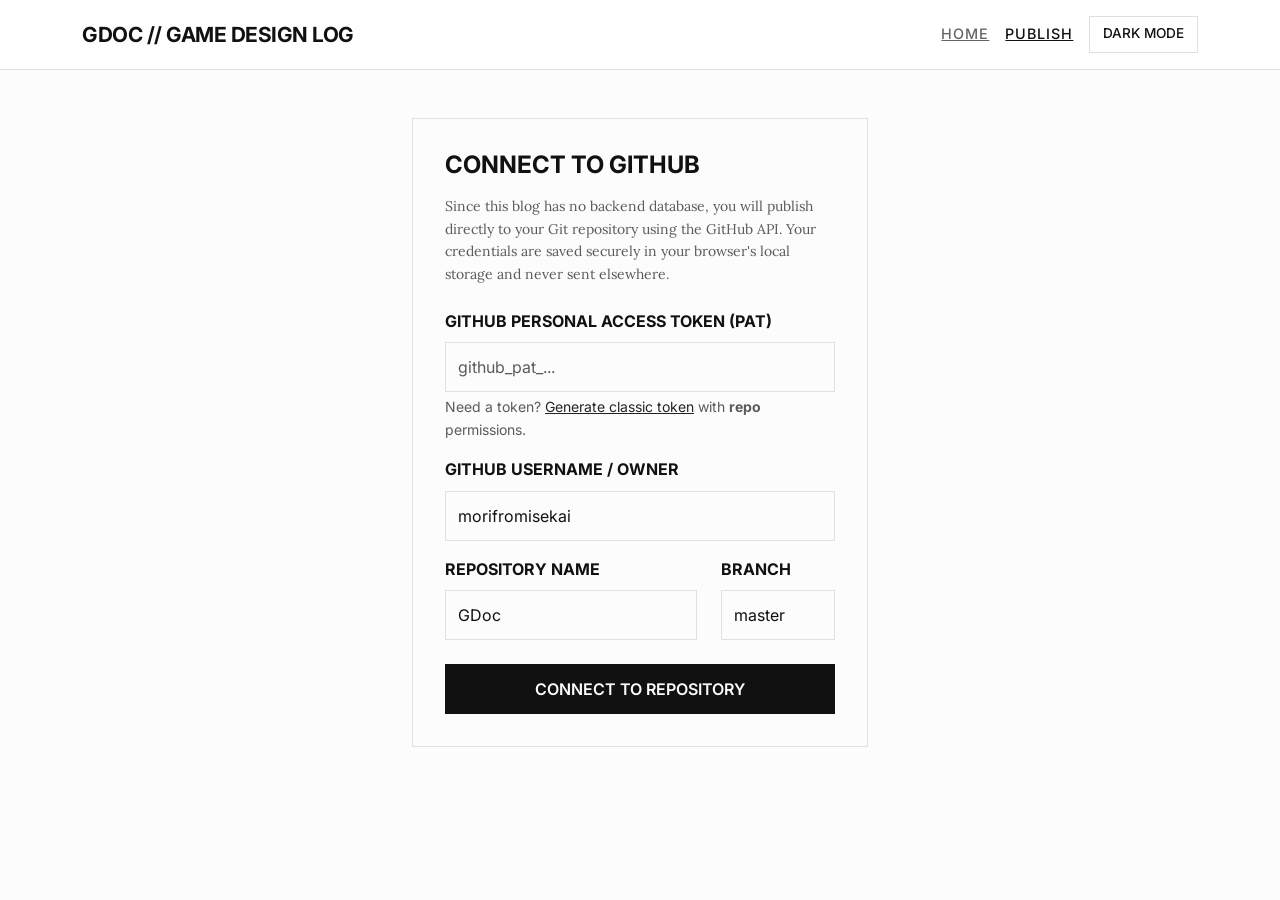
==== blogger.html @ 67e631ee "feat: add blogger admin panel with GitHub API commits, Quill visual editor, and Cropper image workfl" ====
<!DOCTYPE html>
<html lang="en">
<head>
    <meta charset="UTF-8">
    <meta name="viewport" content="width=device-width, initial-scale=1.0">
    <title>Publisher Dashboard - Game Design Blog</title>
    <!-- Bootstrap 5 CSS -->
    <link href="https://cdn.jsdelivr.net/npm/bootstrap@5.3.3/dist/css/bootstrap.min.css" rel="stylesheet">
    <!-- Quill.js Editor CSS -->
    <link href="https://cdn.jsdelivr.net/npm/quill@2.0.2/dist/quill.snow.css" rel="stylesheet">
    <!-- Cropper.js CSS -->
    <link href="https://cdn.jsdelivr.net/npm/cropperjs@1.6.2/dist/cropper.min.css" rel="stylesheet">
    <!-- Custom CSS -->
    <link rel="stylesheet" href="style.css">
    <style>
        /* Specific adjustments for cropper and editor in dashboard */
        .preview-box {
            overflow: hidden;
            width: 100%;
            height: 300px;
            background-color: #f7f7f7;
            border: 1px solid var(--border-color);
        }
        .cropper-view-box, .cropper-face {
            border-radius: 0px;
        }
    </style>
</head>
<body>

    <!-- Responsive Navbar -->
    <nav class="navbar navbar-expand-lg navbar-minimal">
        <div class="container">
            <a class="navbar-brand-minimal" href="index.html" id="nav-brand-logo">GDOC // GAME DESIGN LOG</a>
            <button class="navbar-toggler border-0" type="button" data-bs-toggle="collapse" data-bs-target="#navbarNav" aria-controls="navbarNav" aria-expanded="false" aria-label="Toggle navigation">
                <span class="navbar-toggler-icon"></span>
            </button>
            <div class="collapse navbar-collapse justify-content-end" id="navbarNav">
                <ul class="navbar-nav align-items-center gap-3 mt-3 mt-lg-0">
                    <li class="nav-item">
                        <a class="nav-link-minimal" href="index.html" id="nav-link-home">Home</a>
                    </li>
                    <li class="nav-item">
                        <a class="nav-link-minimal active" href="blogger.html" id="nav-link-blogger">Publish</a>
                    </li>
                    <li class="nav-item">
                        <button class="btn-toggle-theme" id="theme-toggle-btn" aria-label="Toggle theme">DARK MODE</button>
                    </li>
                </ul>
            </div>
        </div>
    </nav>

    <!-- Main Container -->
    <main class="container my-5" style="max-width: 960px;">

        <!-- 1. CONNECTION SCREEN (AUTH) -->
        <section id="connection-screen" class="row">
            <div class="col-md-8 col-lg-6 mx-auto">
                <div class="admin-card">
                    <h2 class="h4 fw-bold mb-3">CONNECT TO GITHUB</h2>
                    <p class="text-muted font-serif mb-4 small">
                        Since this blog has no backend database, you will publish directly to your Git repository using the GitHub API. Your credentials are saved securely in your browser's local storage and never sent elsewhere.
                    </p>
                    
                    <div id="login-error-alert" class="alert alert-danger border-0 rounded-0 bg-transparent text-danger p-0 d-none mb-4" role="alert">
                        <!-- Login errors -->
                    </div>

                    <form id="connection-form">
                        <div class="mb-3">
                            <label for="github-token" class="form-label fw-bold text-uppercase fs-8">GitHub Personal Access Token (PAT)</label>
                            <input type="password" class="form-control form-control-minimal" id="github-token" placeholder="github_pat_..." required autocomplete="current-password">
                            <div class="form-text fs-8 text-muted mt-1">
                                Need a token? <a href="https://github.com/settings/tokens/new?scopes=repo" target="_blank" class="text-decoration-underline text-dark">Generate classic token</a> with <strong>repo</strong> permissions.
                            </div>
                        </div>

                        <div class="mb-3">
                            <label for="github-owner" class="form-label fw-bold text-uppercase fs-8">GitHub Username / Owner</label>
                            <input type="text" class="form-control form-control-minimal" id="github-owner" required>
                        </div>

                        <div class="row">
                            <div class="col-md-8 mb-3">
                                <label for="github-repo" class="form-label fw-bold text-uppercase fs-8">Repository Name</label>
                                <input type="text" class="form-control form-control-minimal" id="github-repo" required>
                            </div>
                            <div class="col-md-4 mb-3">
                                <label for="github-branch" class="form-label fw-bold text-uppercase fs-8">Branch</label>
                                <input type="text" class="form-control form-control-minimal" id="github-branch" required>
                            </div>
                        </div>

                        <button type="submit" class="btn btn-minimal w-100 mt-2" id="login-submit-btn">
                            <span id="login-btn-text">CONNECT TO REPOSITORY</span>
                            <span id="login-btn-spinner" class="minimal-spinner d-none" style="width:1rem; height:1rem; border-width: 1px;"></span>
                        </button>
                    </form>
                </div>
            </div>
        </section>

        <!-- 2. PUBLISHER DASHBOARD (MAIN) -->
        <section id="publisher-dashboard" class="d-none">
            <!-- Repo Info Header -->
            <div class="d-flex flex-column flex-md-row justify-content-between align-items-md-center border-bottom border-color pb-3 mb-4">
                <div>
                    <h2 class="h3 fw-bold mb-0">PUBLISHER DASHBOARD</h2>
                    <div class="text-muted fs-8 mt-1">
                        Connected to repository: <span class="fw-semibold text-dark" id="header-repo-name">owner/repo</span> on branch <span class="badge bg-secondary rounded-0 font-sans" id="header-branch-name">main</span>
                    </div>
                </div>
                <div class="mt-3 mt-md-0">
                    <button class="btn btn-minimal-secondary btn-sm" id="logout-btn">DISCONNECT REPO</button>
                </div>
            </div>

            <!-- Tab Navigation -->
            <ul class="nav nav-tabs border-bottom border-color mb-4" id="dashboardTabs" role="tablist">
                <li class="nav-item" role="presentation">
                    <button class="nav-link font-sans text-uppercase fs-8 fw-semibold px-4 border-0 rounded-0 active text-dark" id="write-tab" data-bs-toggle="tab" data-bs-target="#write-panel" type="button" role="tab" aria-controls="write-panel" aria-selected="true" style="background: none; border-bottom: 2px solid var(--text-color) !important;">Write Post</button>
                </li>
                <li class="nav-item" role="presentation">
                    <button class="nav-link font-sans text-uppercase fs-8 fw-semibold px-4 border-0 rounded-0 text-muted" id="manage-tab" data-bs-toggle="tab" data-bs-target="#manage-panel" type="button" role="tab" aria-controls="manage-panel" aria-selected="false" style="background: none;">Manage Posts</button>
                </li>
            </ul>

            <div class="tab-content" id="dashboardTabsContent">
                <!-- TAB 1: WRITE POST -->
                <div class="tab-pane fade show active" id="write-panel" role="tabpanel" aria-labelledby="write-tab">
                    
                    <div id="publish-alert" class="alert d-none border-0 rounded-0 p-3 mb-4" role="alert">
                        <!-- Dynamic publishing status alerts -->
                    </div>

                    <form id="post-form">
                        <div class="row">
                            <div class="col-md-8 mb-3">
                                <label for="post-title-input" class="form-label fw-bold text-uppercase fs-8">Blog Title</label>
                                <input type="text" class="form-control form-control-minimal" id="post-title-input" placeholder="e.g. Design Breakdown of Elden Ring's Boss Encounters" required>
                            </div>
                            <div class="col-md-4 mb-3">
                                <label for="post-tags-input" class="form-label fw-bold text-uppercase fs-8">Tags (Comma-separated)</label>
                                <input type="text" class="form-control form-control-minimal" id="post-tags-input" placeholder="e.g. Analysis, Boss Design, Elden Ring">
                            </div>
                        </div>

                        <div class="mb-3">
                            <label for="post-summary-input" class="form-label fw-bold text-uppercase fs-8">Summary Teaser (Short couple of sentences)</label>
                            <textarea class="form-control form-control-minimal" id="post-summary-input" rows="2" placeholder="Write a short summary that will appear on the landing page card..." required></textarea>
                        </div>

                        <div class="mb-4">
                            <label class="form-label fw-bold text-uppercase fs-8 d-flex justify-content-between">
                                <span>Article Content</span>
                                <span class="text-muted normal-case font-serif fs-8">Images will trigger the cropper automatically.</span>
                            </label>
                            <!-- Quill editor container -->
                            <div id="quill-editor-container"></div>
                        </div>

                        <div class="text-end">
                            <button type="submit" class="btn btn-minimal px-5" id="publish-submit-btn">
                                <span id="publish-btn-text">PUBLISH BLOG POST</span>
                                <span id="publish-btn-spinner" class="minimal-spinner d-none ms-2" style="width:1rem; height:1rem; border-width: 1px;"></span>
                            </button>
                        </div>
                    </form>
                </div>

                <!-- TAB 2: MANAGE POSTS -->
                <div class="tab-pane fade" id="manage-panel" role="tabpanel" aria-labelledby="manage-tab">
                    <div id="manage-alert" class="alert d-none border-0 rounded-0 p-3 mb-4" role="alert">
                        <!-- Dynamic manage status alerts -->
                    </div>

                    <div class="table-responsive border border-color">
                        <table class="table table-hover align-middle mb-0" style="background-color: transparent; color: inherit;">
                            <thead class="table-light font-sans text-uppercase fs-8" style="background-color: var(--nav-bg); color: var(--text-color); border-bottom: 1px solid var(--border-color);">
                                <tr>
                                    <th scope="col" class="py-3 px-3">Date</th>
                                    <th scope="col" class="py-3">Title</th>
                                    <th scope="col" class="py-3">Tags</th>
                                    <th scope="col" class="py-3 text-end px-3">Actions</th>
                                </tr>
                            </thead>
                            <tbody id="posts-table-body" class="font-serif">
                                <tr>
                                    <td colspan="4" class="text-center py-5 text-muted">
                                        <div class="minimal-spinner" role="status"></div>
                                        <div class="mt-2 fs-8 font-sans">Loading index posts...</div>
                                    </td>
                                </tr>
                            </tbody>
                        </table>
                    </div>
                </div>
            </div>
        </section>

        <!-- 3. IMAGE CROPPER MODAL -->
        <div class="modal fade" id="cropperModal" data-bs-backdrop="static" data-bs-keyboard="false" tabindex="-1" aria-labelledby="cropperModalLabel" aria-hidden="true">
            <div class="modal-dialog modal-dialog-centered modal-lg">
                <div class="modal-content rounded-0 border-0 bg-theme-container" style="background-color: var(--bg-color); color: var(--text-color); border: 1px solid var(--border-color) !important;">
                    <div class="modal-header border-bottom border-color">
                        <h5 class="modal-title fw-bold font-sans text-uppercase fs-7" id="cropperModalLabel">Crop Game Design Image</h5>
                        <button type="button" class="btn-close" data-bs-dismiss="modal" aria-label="Close" style="filter: var(--bs-theme-filter);"></button>
                    </div>
                    <div class="modal-body">
                        <div class="row">
                            <div class="col-lg-8 mb-3 mb-lg-0">
                                <div class="bg-light d-flex justify-content-center align-items-center" style="max-height: 400px; border: 1px solid var(--border-color);">
                                    <img id="imageToCrop" src="" alt="Source image for cropping" style="max-width: 100%; display: block;">
                                </div>
                            </div>
                            <div class="col-lg-4">
                                <div class="mb-3">
                                    <label class="form-label fw-bold text-uppercase fs-8">Aspect Ratio Lock</label>
                                    <div class="d-flex flex-column gap-2">
                                        <button type="button" class="btn btn-minimal-secondary btn-sm rounded-0 ratio-btn active" data-ratio="1.777">16:9 Landscape (HD)</button>
                                        <button type="button" class="btn btn-minimal-secondary btn-sm rounded-0 ratio-btn" data-ratio="1">1:1 Square (Grid)</button>
                                        <button type="button" class="btn btn-minimal-secondary btn-sm rounded-0 ratio-btn" data-ratio="NaN">Free Aspect</button>
                                    </div>
                                </div>
                                <div>
                                    <label class="form-label fw-bold text-uppercase fs-8">Compression Size Preview</label>
                                    <p class="font-serif text-muted small">The cropped image will be optimized into a lightweight WebP format (~100KB) client-side before uploading to your Git repository.</p>
                                </div>
                            </div>
                        </div>
                    </div>
                    <div class="modal-footer border-top border-color">
                        <button type="button" class="btn btn-minimal-secondary rounded-0" data-bs-dismiss="modal">Cancel</button>
                        <button type="button" class="btn btn-minimal rounded-0" id="cropSaveBtn">Crop &amp; Upload</button>
                    </div>
                </div>
            </div>
        </div>

        <!-- 4. VIDEO EMBED MODAL -->
        <div class="modal fade" id="videoModal" tabindex="-1" aria-labelledby="videoModalLabel" aria-hidden="true">
            <div class="modal-dialog modal-dialog-centered">
                <div class="modal-content rounded-0 border-0 bg-theme-container" style="background-color: var(--bg-color); color: var(--text-color); border: 1px solid var(--border-color) !important;">
                    <div class="modal-header border-bottom border-color">
                        <h5 class="modal-title fw-bold font-sans text-uppercase fs-7" id="videoModalLabel">Insert Video / Gameplay Clip</h5>
                        <button type="button" class="btn-close" data-bs-dismiss="modal" aria-label="Close" style="filter: var(--bs-theme-filter);"></button>
                    </div>
                    <div class="modal-body">
                        <div class="mb-3">
                            <label for="video-url-input" class="form-label fw-bold text-uppercase fs-8">Video Link (YouTube / Vimeo / Direct MP4 URL)</label>
                            <input type="text" class="form-control form-control-minimal" id="video-url-input" placeholder="https://www.youtube.com/watch?v=...">
                            <div class="form-text fs-8 text-muted mt-1">
                                Paste a YouTube link or a direct URL to a hosted MP4 video. YouTube will be automatically converted to a responsive player embed.
                            </div>
                        </div>
                    </div>
                    <div class="modal-footer border-top border-color">
                        <button type="button" class="btn btn-minimal-secondary rounded-0" data-bs-dismiss="modal">Cancel</button>
                        <button type="button" class="btn btn-minimal rounded-0" id="insertVideoBtn">Insert Player</button>
                    </div>
                </div>
            </div>
        </div>

        <!-- HIDDEN INPUT FOR QUILL IMAGES -->
        <input type="file" id="quill-image-uploader" accept="image/*" class="d-none">

    </main>

    <!-- Bootstrap 5 Bundle JS -->
    <script src="https://cdn.jsdelivr.net/npm/bootstrap@5.3.3/dist/js/bootstrap.bundle.min.js"></script>
    
    <!-- Quill WYSIWYG Editor JS -->
    <script src="https://cdn.jsdelivr.net/npm/quill@2.0.2/dist/quill.min.js"></script>

    <!-- Cropper.js Crop Library -->
    <script src="https://cdn.jsdelivr.net/npm/cropperjs@1.6.2/dist/cropper.min.js"></script>

    <!-- Turndown HTML-to-Markdown Library (Clean Markdown File Conversion) -->
    <script src="https://cdn.jsdelivr.net/npm/turndown@7.1.3/dist/turndown.min.js"></script>

    <!-- Shared Configurations -->
    <script src="config.js"></script>
    <script>
        // Set Theme Immediately to prevent flash
        const savedTheme = localStorage.getItem('theme') || 'light';
        document.documentElement.setAttribute('data-theme', savedTheme);
        const toggleBtn = document.getElementById('theme-toggle-btn');
        if (toggleBtn) {
            toggleBtn.textContent = savedTheme === 'dark' ? 'LIGHT MODE' : 'DARK MODE';
        }
        if (toggleBtn) {
            toggleBtn.addEventListener('click', () => {
                const currentTheme = document.documentElement.getAttribute('data-theme');
                const newTheme = currentTheme === 'dark' ? 'light' : 'dark';
                document.documentElement.setAttribute('data-theme', newTheme);
                localStorage.setItem('theme', newTheme);
                toggleBtn.textContent = newTheme === 'dark' ? 'LIGHT MODE' : 'DARK MODE';
            });
        }
    </script>
    <script src="blogger.js"></script>
</body>
</html>
---- style.css ----
/* 
 * Minimalist Design System for Game Design Blog
 * Clean, high-contrast, typographic-focused. No gradients, noise, or heavy shadows.
 */

@import url('https://fonts.googleapis.com/css2?family=Inter:wght@300;400;500;600;700&family=Lora:ital,wght@0,400;0,500;0,600;1,400&display=swap');

:root {
    --bg-color: #fcfcfc;
    --text-color: #111111;
    --text-muted: #666666;
    --border-color: #e0e0e0;
    --card-hover-bg: #f5f5f5;
    --nav-bg: #ffffff;
    --font-sans: 'Inter', system-ui, -apple-system, sans-serif;
    --font-serif: 'Lora', Georgia, serif;
    --kbd-bg: #eaeaea;
    --code-bg: #f4f4f4;
}

[data-theme="dark"] {
    --bg-color: #121212;
    --text-color: #eeeeee;
    --text-muted: #999999;
    --border-color: #2e2e2e;
    --card-hover-bg: #1c1c1c;
    --nav-bg: #181818;
    --kbd-bg: #2d2d2d;
    --code-bg: #1e1e1e;
}

body {
    background-color: var(--bg-color);
    color: var(--text-color);
    font-family: var(--font-sans);
    transition: background-color 0.25s ease, color 0.25s ease;
    line-height: 1.6;
    -webkit-font-smoothing: antialiased;
}

/* Typography */
h1, h2, h3, h4, h5, h6 {
    font-family: var(--font-sans);
    font-weight: 700;
    color: var(--text-color);
}

.font-serif {
    font-family: var(--font-serif);
}

/* Custom Minimalist Navbar */
.navbar-minimal {
    background-color: var(--nav-bg);
    border-bottom: 1px solid var(--border-color);
    padding: 1rem 0;
    transition: background-color 0.25s ease, border-color 0.25s ease;
}

.navbar-brand-minimal {
    font-weight: 700;
    letter-spacing: -0.5px;
    font-size: 1.3rem;
    color: var(--text-color) !important;
    text-decoration: none;
}

.nav-link-minimal {
    color: var(--text-muted) !important;
    font-weight: 500;
    font-size: 0.9rem;
    text-transform: uppercase;
    letter-spacing: 1px;
    transition: color 0.2s ease;
}

.nav-link-minimal:hover, .nav-link-minimal.active {
    color: var(--text-color) !important;
}

/* Minimalist Blog Card Grid */
.blog-card {
    background-color: transparent;
    border: 1px solid var(--border-color);
    border-radius: 0px; /* Sharp corners */
    height: 100%;
    padding: 1.5rem;
    transition: background-color 0.2s ease, border-color 0.2s ease;
    display: flex;
    flex-direction: column;
    justify-content: space-between;
    text-decoration: none;
    color: inherit;
}

.blog-card:hover {
    background-color: var(--card-hover-bg);
    border-color: var(--text-color);
    color: inherit;
}

.blog-card-title {
    font-size: 1.25rem;
    font-weight: 700;
    line-height: 1.3;
    margin-bottom: 0.75rem;
}

.blog-card-date {
    font-size: 0.8rem;
    color: var(--text-muted);
    font-weight: 500;
    text-transform: uppercase;
    letter-spacing: 0.5px;
    margin-bottom: 0.5rem;
}

.blog-card-summary {
    font-family: var(--font-serif);
    font-size: 0.95rem;
    color: var(--text-muted);
    margin-bottom: 1.5rem;
    overflow: hidden;
    display: -webkit-box;
    -webkit-line-clamp: 3;
    -webkit-box-orient: vertical;
}

.blog-card-tags {
    margin-top: auto;
}

.badge-tag {
    background-color: transparent;
    color: var(--text-muted);
    border: 1px solid var(--border-color);
    border-radius: 0px;
    font-size: 0.75rem;
    font-weight: 500;
    padding: 0.25rem 0.5rem;
    margin-right: 0.25rem;
    margin-bottom: 0.25rem;
    display: inline-block;
    transition: border-color 0.2s ease, color 0.2s ease;
}

.blog-card:hover .badge-tag {
    border-color: var(--text-color);
    color: var(--text-color);
}

.badge-tag-interactive {
    cursor: pointer;
}

.badge-tag-interactive:hover, .badge-tag-interactive.active {
    background-color: var(--text-color);
    color: var(--bg-color) !important;
    border-color: var(--text-color);
}

/* Single Post Layout */
.post-container {
    max-width: 720px;
    margin: 4rem auto;
    padding: 0 1rem;
}

.post-title {
    font-size: 2.5rem;
    font-weight: 700;
    line-height: 1.2;
    margin-bottom: 1rem;
    letter-spacing: -1px;
}

.post-meta {
    font-size: 0.9rem;
    color: var(--text-muted);
    border-bottom: 1px solid var(--border-color);
    padding-bottom: 1.5rem;
    margin-bottom: 2rem;
}

.post-content {
    font-family: var(--font-serif);
    font-size: 1.15rem;
    line-height: 1.75;
}

.post-content p {
    margin-bottom: 1.75rem;
}

.post-content h2 {
    font-size: 1.75rem;
    margin-top: 2.5rem;
    margin-bottom: 1rem;
}

.post-content h3 {
    font-size: 1.4rem;
    margin-top: 2rem;
    margin-bottom: 1rem;
}

.post-content img {
    max-width: 100%;
    height: auto;
    border: 1px solid var(--border-color);
    margin: 2rem 0;
}

.post-content pre {
    background-color: var(--code-bg);
    border: 1px solid var(--border-color);
    padding: 1rem;
    overflow-x: auto;
    margin: 2rem 0;
}

.post-content code {
    font-family: SFMono-Regular, Consolas, "Liberation Mono", Menlo, monospace;
    font-size: 0.9em;
    background-color: var(--code-bg);
    padding: 0.2em 0.4em;
}

.post-content pre code {
    background-color: transparent;
    padding: 0;
}

.post-content video {
    max-width: 100%;
    height: auto;
    border: 1px solid var(--border-color);
    margin: 2rem 0;
}

.post-content iframe {
    width: 100%;
    aspect-ratio: 16/9;
    border: 1px solid var(--border-color);
    margin: 2rem 0;
}

/* Theme Toggle Button */
.btn-toggle-theme {
    background: none;
    border: 1px solid var(--border-color);
    color: var(--text-color);
    font-size: 0.85rem;
    padding: 0.4rem 0.8rem;
    border-radius: 0px;
    font-weight: 500;
    transition: all 0.2s ease;
}

.btn-toggle-theme:hover {
    background-color: var(--text-color);
    color: var(--bg-color);
    border-color: var(--text-color);
}

/* blogger Dashboard Styling */
.admin-card {
    background-color: transparent;
    border: 1px solid var(--border-color);
    border-radius: 0px;
    padding: 2rem;
}

.form-control-minimal {
    background-color: var(--bg-color);
    color: var(--text-color);
    border: 1px solid var(--border-color);
    border-radius: 0px;
    padding: 0.75rem;
}

.form-control-minimal:focus {
    background-color: var(--bg-color);
    color: var(--text-color);
    border-color: var(--text-color);
    box-shadow: none;
}

.btn-minimal {
    background-color: var(--text-color);
    color: var(--bg-color);
    border: 1px solid var(--text-color);
    border-radius: 0px;
    padding: 0.75rem 1.5rem;
    font-weight: 600;
    transition: all 0.2s ease;
}

.btn-minimal:hover {
    background-color: transparent;
    color: var(--text-color);
}

.btn-minimal-secondary {
    background-color: transparent;
    color: var(--text-color);
    border: 1px solid var(--border-color);
    border-radius: 0px;
    padding: 0.75rem 1.5rem;
    font-weight: 500;
    transition: all 0.2s ease;
}

.btn-minimal-secondary:hover {
    background-color: var(--card-hover-bg);
    border-color: var(--text-color);
}

/* Cropper Modal adjustments */
#cropContainer {
    max-height: 400px;
    width: 100%;
}

.crop-preview-box {
    overflow: hidden;
    width: 100%;
    height: 300px;
    background-color: #f0f0f0;
    border: 1px solid var(--border-color);
}

/* Quill Editor custom styling to match minimalist theme */
.ql-toolbar.ql-snow, .ql-container.ql-snow {
    border: 1px solid var(--border-color) !important;
    border-radius: 0px !important;
    font-family: var(--font-sans) !important;
    background-color: var(--bg-color);
    color: var(--text-color);
}

.ql-editor {
    min-height: 300px;
    font-size: 1rem !important;
    color: var(--text-color);
}

.ql-editor.ql-blank::before {
    color: var(--text-muted) !important;
}

.ql-snow .ql-stroke {
    stroke: var(--text-color) !important;
}

.ql-snow .ql-fill {
    fill: var(--text-color) !important;
}

.ql-snow .ql-picker {
    color: var(--text-color) !important;
}

/* Loader styling */
.minimal-spinner {
    width: 1.5rem;
    height: 1.5rem;
    border: 2px solid var(--border-color);
    border-top: 2px solid var(--text-color);
    border-radius: 50%;
    animation: spin 0.8s linear infinite;
    display: inline-block;
}

@keyframes spin {
    0% { transform: rotate(0deg); }
    100% { transform: rotate(360deg); }
}
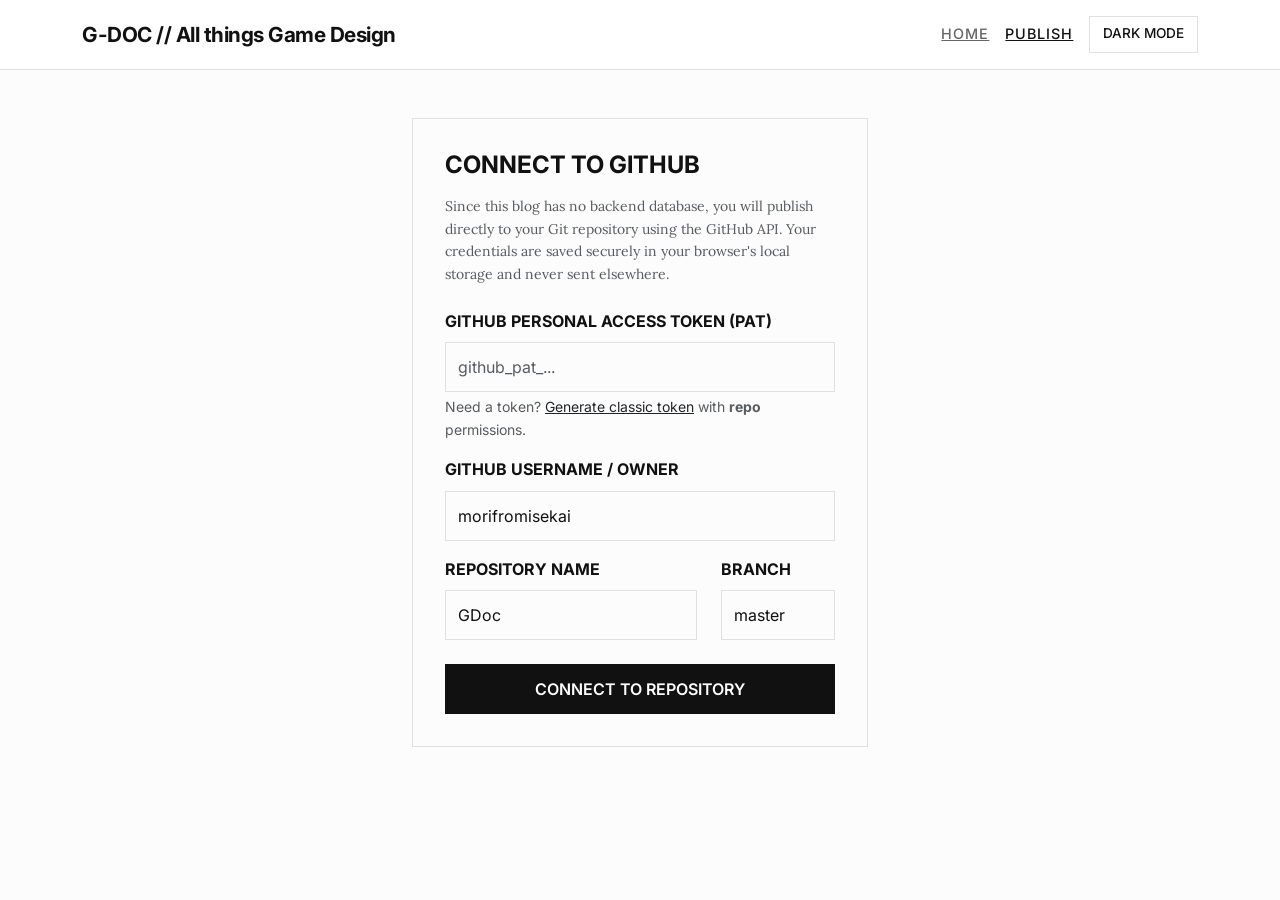
==== commit 90d97c84: "Title CHange" ====
--- a/blogger.html
+++ b/blogger.html
@@ -31,7 +31,7 @@
     <!-- Responsive Navbar -->
     <nav class="navbar navbar-expand-lg navbar-minimal">
         <div class="container">
-            <a class="navbar-brand-minimal" href="index.html" id="nav-brand-logo">GDOC // GAME DESIGN LOG</a>
+            <a class="navbar-brand-minimal" href="index.html" id="nav-brand-logo">G-DOC // All things Game Design</a>
             <button class="navbar-toggler border-0" type="button" data-bs-toggle="collapse" data-bs-target="#navbarNav" aria-controls="navbarNav" aria-expanded="false" aria-label="Toggle navigation">
                 <span class="navbar-toggler-icon"></span>
             </button>
@@ -119,10 +119,10 @@
             <!-- Tab Navigation -->
             <ul class="nav nav-tabs border-bottom border-color mb-4" id="dashboardTabs" role="tablist">
                 <li class="nav-item" role="presentation">
-                    <button class="nav-link font-sans text-uppercase fs-8 fw-semibold px-4 border-0 rounded-0 active text-dark" id="write-tab" data-bs-toggle="tab" data-bs-target="#write-panel" type="button" role="tab" aria-controls="write-panel" aria-selected="true" style="background: none; border-bottom: 2px solid var(--text-color) !important;">Write Post</button>
+                    <button class="nav-link font-sans text-uppercase fs-8 fw-semibold px-4 border-0 rounded-0 active" id="write-tab" data-bs-toggle="tab" data-bs-target="#write-panel" type="button" role="tab" aria-controls="write-panel" aria-selected="true">Write Post</button>
                 </li>
                 <li class="nav-item" role="presentation">
-                    <button class="nav-link font-sans text-uppercase fs-8 fw-semibold px-4 border-0 rounded-0 text-muted" id="manage-tab" data-bs-toggle="tab" data-bs-target="#manage-panel" type="button" role="tab" aria-controls="manage-panel" aria-selected="false" style="background: none;">Manage Posts</button>
+                    <button class="nav-link font-sans text-uppercase fs-8 fw-semibold px-4 border-0 rounded-0" id="manage-tab" data-bs-toggle="tab" data-bs-target="#manage-panel" type="button" role="tab" aria-controls="manage-panel" aria-selected="false">Manage Posts</button>
                 </li>
             </ul>
 
--- a/style.css
+++ b/style.css
@@ -376,3 +376,21 @@
     0% { transform: rotate(0deg); }
     100% { transform: rotate(360deg); }
 }
+
+/* Dynamic Tab Navigation Styles for Dashboard */
+#dashboardTabs .nav-link {
+    background: none !important;
+    border: none !important;
+    border-bottom: 2px solid transparent !important;
+    color: var(--text-muted) !important;
+    transition: color 0.15s ease, border-color 0.15s ease;
+}
+
+#dashboardTabs .nav-link:hover {
+    color: var(--text-color) !important;
+}
+
+#dashboardTabs .nav-link.active {
+    color: var(--text-color) !important;
+    border-bottom-color: var(--text-color) !important;
+}
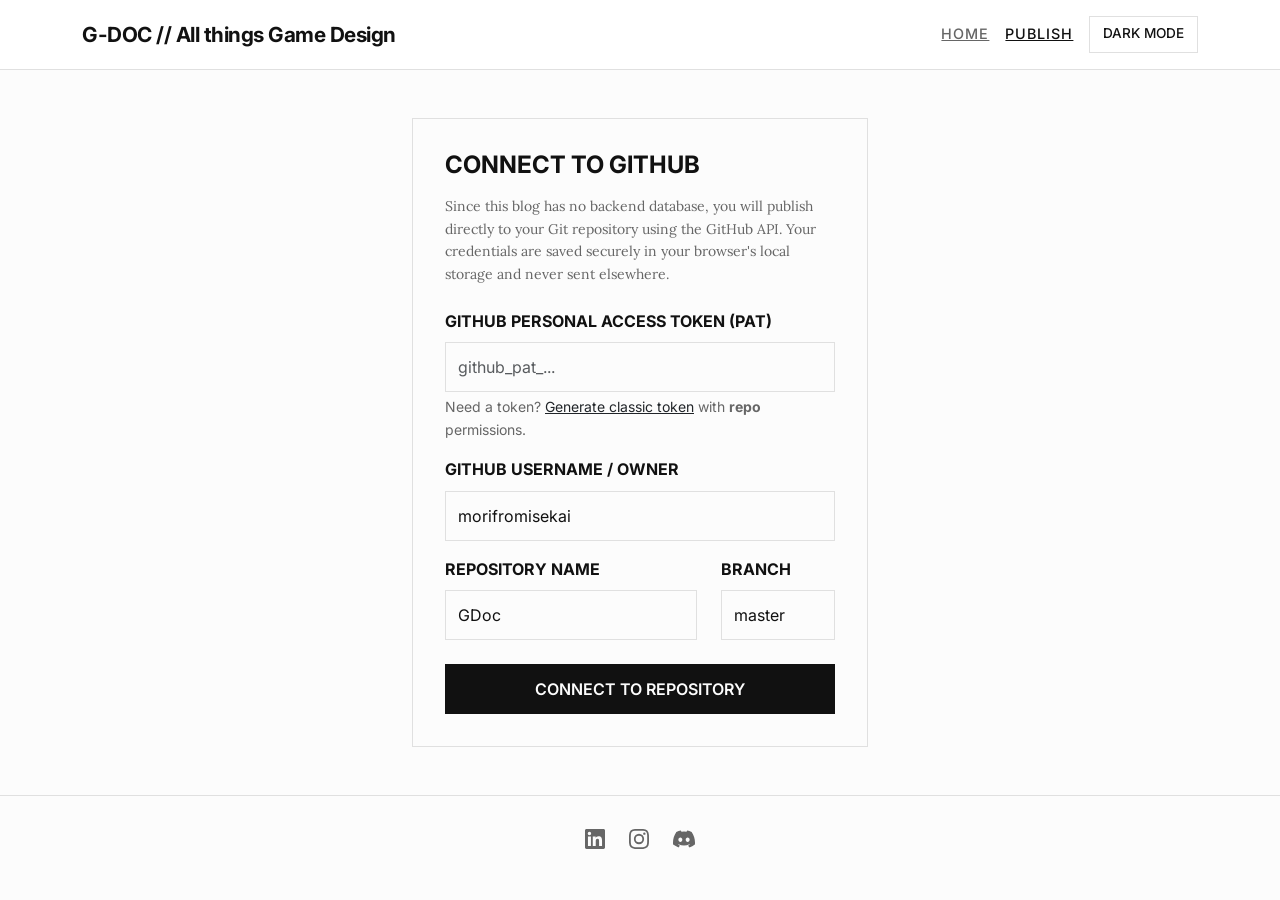
==== commit 9c844422: "Add social footer with LinkedIn, Instagram, Discord icons across all pages" ====
--- a/blogger.html
+++ b/blogger.html
@@ -268,6 +268,21 @@
 
     </main>
 
+    <!-- Social Footer -->
+    <footer class="social-footer">
+        <div class="container d-flex justify-content-center align-items-center gap-4">
+            <a href="https://www.linkedin.com/in/yogya-gehlot" target="_blank" rel="noopener noreferrer" class="social-icon" aria-label="LinkedIn">
+                <svg xmlns="http://www.w3.org/2000/svg" width="20" height="20" viewBox="0 0 24 24" fill="currentColor"><path d="M20.447 20.452h-3.554v-5.569c0-1.328-.027-3.037-1.852-3.037-1.853 0-2.136 1.445-2.136 2.939v5.667H9.351V9h3.414v1.561h.046c.477-.9 1.637-1.85 3.37-1.85 3.601 0 4.267 2.37 4.267 5.455v6.286zM5.337 7.433a2.062 2.062 0 01-2.063-2.065 2.064 2.064 0 112.063 2.065zm1.782 13.019H3.555V9h3.564v11.452zM22.225 0H1.771C.792 0 0 .774 0 1.729v20.542C0 23.227.792 24 1.771 24h20.451C23.2 24 24 23.227 24 22.271V1.729C24 .774 23.2 0 22.222 0h.003z"/></svg>
+            </a>
+            <a href="https://www.instagram.com/yogya_gehlot" target="_blank" rel="noopener noreferrer" class="social-icon" aria-label="Instagram">
+                <svg xmlns="http://www.w3.org/2000/svg" width="20" height="20" viewBox="0 0 24 24" fill="currentColor"><path d="M12 2.163c3.204 0 3.584.012 4.85.07 3.252.148 4.771 1.691 4.919 4.919.058 1.265.069 1.645.069 4.849 0 3.205-.012 3.584-.069 4.849-.149 3.225-1.664 4.771-4.919 4.919-1.266.058-1.644.07-4.85.07-3.204 0-3.584-.012-4.849-.07-3.26-.149-4.771-1.699-4.919-4.92-.058-1.265-.07-1.644-.07-4.849 0-3.204.013-3.583.07-4.849.149-3.227 1.664-4.771 4.919-4.919 1.266-.057 1.645-.069 4.849-.069zM12 0C8.741 0 8.333.014 7.053.072 2.695.272.273 2.69.073 7.052.014 8.333 0 8.741 0 12c0 3.259.014 3.668.072 4.948.2 4.358 2.618 6.78 6.98 6.98C8.333 23.986 8.741 24 12 24c3.259 0 3.668-.014 4.948-.072 4.354-.2 6.782-2.618 6.979-6.98.059-1.28.073-1.689.073-4.948 0-3.259-.014-3.667-.072-4.947-.196-4.354-2.617-6.78-6.979-6.98C15.668.014 15.259 0 12 0zm0 5.838a6.162 6.162 0 100 12.324 6.162 6.162 0 000-12.324zM12 16a4 4 0 110-8 4 4 0 010 8zm6.406-11.845a1.44 1.44 0 100 2.881 1.44 1.44 0 000-2.881z"/></svg>
+            </a>
+            <a href="https://discord.gg/your-invite" target="_blank" rel="noopener noreferrer" class="social-icon" aria-label="Discord">
+                <svg xmlns="http://www.w3.org/2000/svg" width="22" height="22" viewBox="0 0 24 24" fill="currentColor"><path d="M20.317 4.37a19.791 19.791 0 00-4.885-1.515.074.074 0 00-.079.037c-.21.375-.444.864-.608 1.25a18.27 18.27 0 00-5.487 0 12.64 12.64 0 00-.617-1.25.077.077 0 00-.079-.037A19.736 19.736 0 003.677 4.37a.07.07 0 00-.032.027C.533 9.046-.32 13.58.099 18.057a.082.082 0 00.031.057 19.9 19.9 0 005.993 3.03.078.078 0 00.084-.028c.462-.63.874-1.295 1.226-1.994a.076.076 0 00-.041-.106 13.107 13.107 0 01-1.872-.892.077.077 0 01-.008-.128 10.2 10.2 0 00.372-.292.074.074 0 01.077-.01c3.928 1.793 8.18 1.793 12.062 0a.074.074 0 01.078.01c.12.098.246.198.373.292a.077.077 0 01-.006.127 12.299 12.299 0 01-1.873.892.077.077 0 00-.041.107c.36.698.772 1.362 1.225 1.993a.076.076 0 00.084.028 19.839 19.839 0 006.002-3.03.077.077 0 00.032-.054c.5-5.177-.838-9.674-3.549-13.66a.061.061 0 00-.031-.03zM8.02 15.33c-1.183 0-2.157-1.085-2.157-2.419 0-1.333.956-2.419 2.157-2.419 1.21 0 2.176 1.096 2.157 2.42 0 1.333-.956 2.418-2.157 2.418zm7.975 0c-1.183 0-2.157-1.085-2.157-2.419 0-1.333.956-2.419 2.157-2.419 1.21 0 2.176 1.096 2.157 2.42 0 1.333-.946 2.418-2.157 2.418z"/></svg>
+            </a>
+        </div>
+    </footer>
+
     <!-- Bootstrap 5 Bundle JS -->
     <script src="https://cdn.jsdelivr.net/npm/bootstrap@5.3.3/dist/js/bootstrap.bundle.min.js"></script>
     
--- a/style.css
+++ b/style.css
@@ -49,6 +49,10 @@
     font-family: var(--font-serif);
 }
 
+.text-muted {
+    color: var(--text-muted) !important;
+}
+
 /* Custom Minimalist Navbar */
 .navbar-minimal {
     background-color: var(--nav-bg);
@@ -394,3 +398,24 @@
     color: var(--text-color) !important;
     border-bottom-color: var(--text-color) !important;
 }
+
+/* Social Footer */
+.social-footer {
+    border-top: 1px solid var(--border-color);
+    padding: 2rem 0;
+    margin-top: 3rem;
+    transition: border-color 0.25s ease;
+}
+
+.social-icon {
+    color: var(--text-muted);
+    transition: color 0.2s ease, transform 0.2s ease;
+    display: inline-flex;
+    align-items: center;
+    justify-content: center;
+}
+
+.social-icon:hover {
+    color: var(--text-color);
+    transform: translateY(-2px);
+}
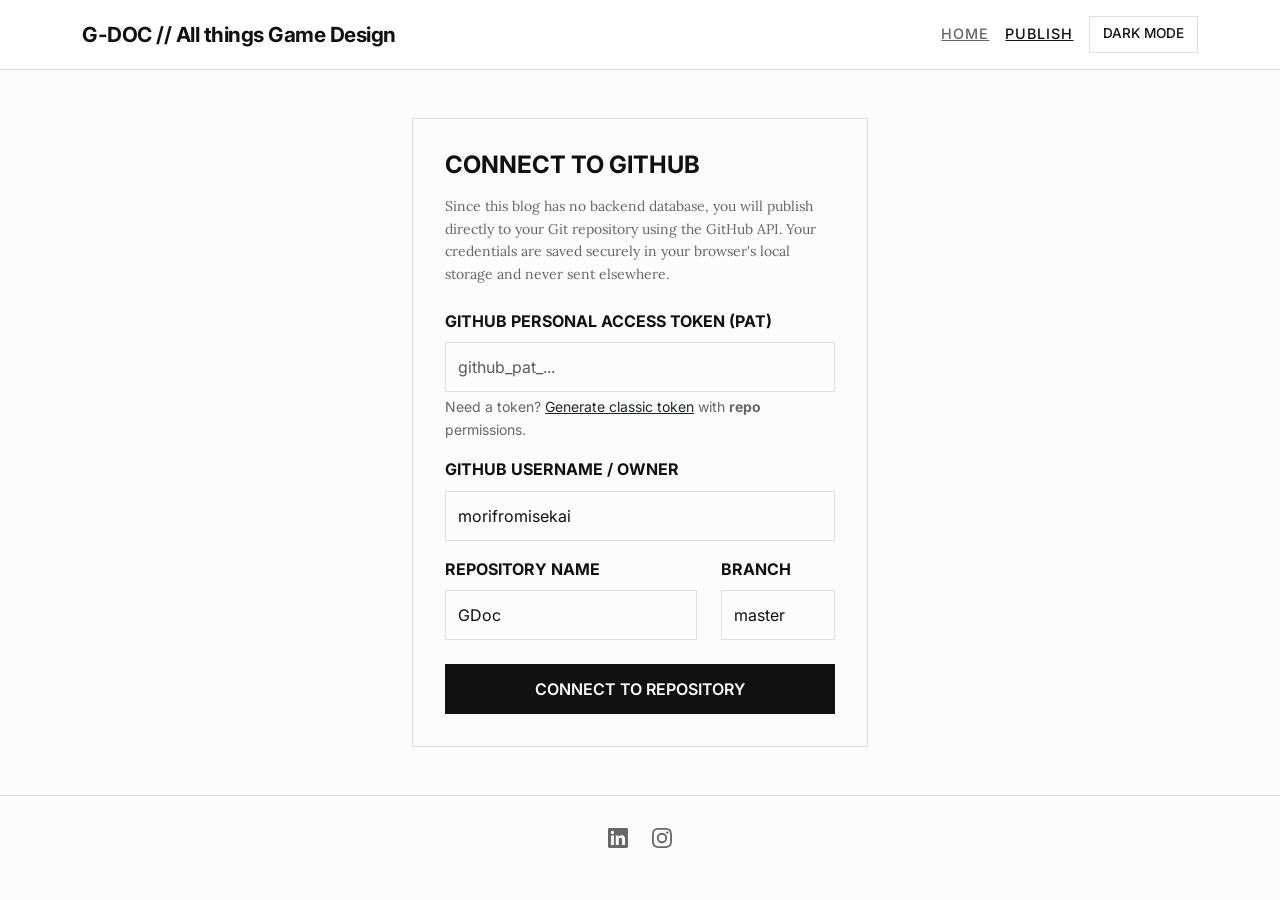
==== commit ae8822e1: "Remove Discord icon from social footer, keep LinkedIn and Instagram only" ====
--- a/blogger.html
+++ b/blogger.html
@@ -277,9 +277,6 @@
             <a href="https://www.instagram.com/yogya_gehlot" target="_blank" rel="noopener noreferrer" class="social-icon" aria-label="Instagram">
                 <svg xmlns="http://www.w3.org/2000/svg" width="20" height="20" viewBox="0 0 24 24" fill="currentColor"><path d="M12 2.163c3.204 0 3.584.012 4.85.07 3.252.148 4.771 1.691 4.919 4.919.058 1.265.069 1.645.069 4.849 0 3.205-.012 3.584-.069 4.849-.149 3.225-1.664 4.771-4.919 4.919-1.266.058-1.644.07-4.85.07-3.204 0-3.584-.012-4.849-.07-3.26-.149-4.771-1.699-4.919-4.92-.058-1.265-.07-1.644-.07-4.849 0-3.204.013-3.583.07-4.849.149-3.227 1.664-4.771 4.919-4.919 1.266-.057 1.645-.069 4.849-.069zM12 0C8.741 0 8.333.014 7.053.072 2.695.272.273 2.69.073 7.052.014 8.333 0 8.741 0 12c0 3.259.014 3.668.072 4.948.2 4.358 2.618 6.78 6.98 6.98C8.333 23.986 8.741 24 12 24c3.259 0 3.668-.014 4.948-.072 4.354-.2 6.782-2.618 6.979-6.98.059-1.28.073-1.689.073-4.948 0-3.259-.014-3.667-.072-4.947-.196-4.354-2.617-6.78-6.979-6.98C15.668.014 15.259 0 12 0zm0 5.838a6.162 6.162 0 100 12.324 6.162 6.162 0 000-12.324zM12 16a4 4 0 110-8 4 4 0 010 8zm6.406-11.845a1.44 1.44 0 100 2.881 1.44 1.44 0 000-2.881z"/></svg>
             </a>
-            <a href="https://discord.gg/your-invite" target="_blank" rel="noopener noreferrer" class="social-icon" aria-label="Discord">
-                <svg xmlns="http://www.w3.org/2000/svg" width="22" height="22" viewBox="0 0 24 24" fill="currentColor"><path d="M20.317 4.37a19.791 19.791 0 00-4.885-1.515.074.074 0 00-.079.037c-.21.375-.444.864-.608 1.25a18.27 18.27 0 00-5.487 0 12.64 12.64 0 00-.617-1.25.077.077 0 00-.079-.037A19.736 19.736 0 003.677 4.37a.07.07 0 00-.032.027C.533 9.046-.32 13.58.099 18.057a.082.082 0 00.031.057 19.9 19.9 0 005.993 3.03.078.078 0 00.084-.028c.462-.63.874-1.295 1.226-1.994a.076.076 0 00-.041-.106 13.107 13.107 0 01-1.872-.892.077.077 0 01-.008-.128 10.2 10.2 0 00.372-.292.074.074 0 01.077-.01c3.928 1.793 8.18 1.793 12.062 0a.074.074 0 01.078.01c.12.098.246.198.373.292a.077.077 0 01-.006.127 12.299 12.299 0 01-1.873.892.077.077 0 00-.041.107c.36.698.772 1.362 1.225 1.993a.076.076 0 00.084.028 19.839 19.839 0 006.002-3.03.077.077 0 00.032-.054c.5-5.177-.838-9.674-3.549-13.66a.061.061 0 00-.031-.03zM8.02 15.33c-1.183 0-2.157-1.085-2.157-2.419 0-1.333.956-2.419 2.157-2.419 1.21 0 2.176 1.096 2.157 2.42 0 1.333-.956 2.418-2.157 2.418zm7.975 0c-1.183 0-2.157-1.085-2.157-2.419 0-1.333.956-2.419 2.157-2.419 1.21 0 2.176 1.096 2.157 2.42 0 1.333-.946 2.418-2.157 2.418z"/></svg>
-            </a>
         </div>
     </footer>
 
